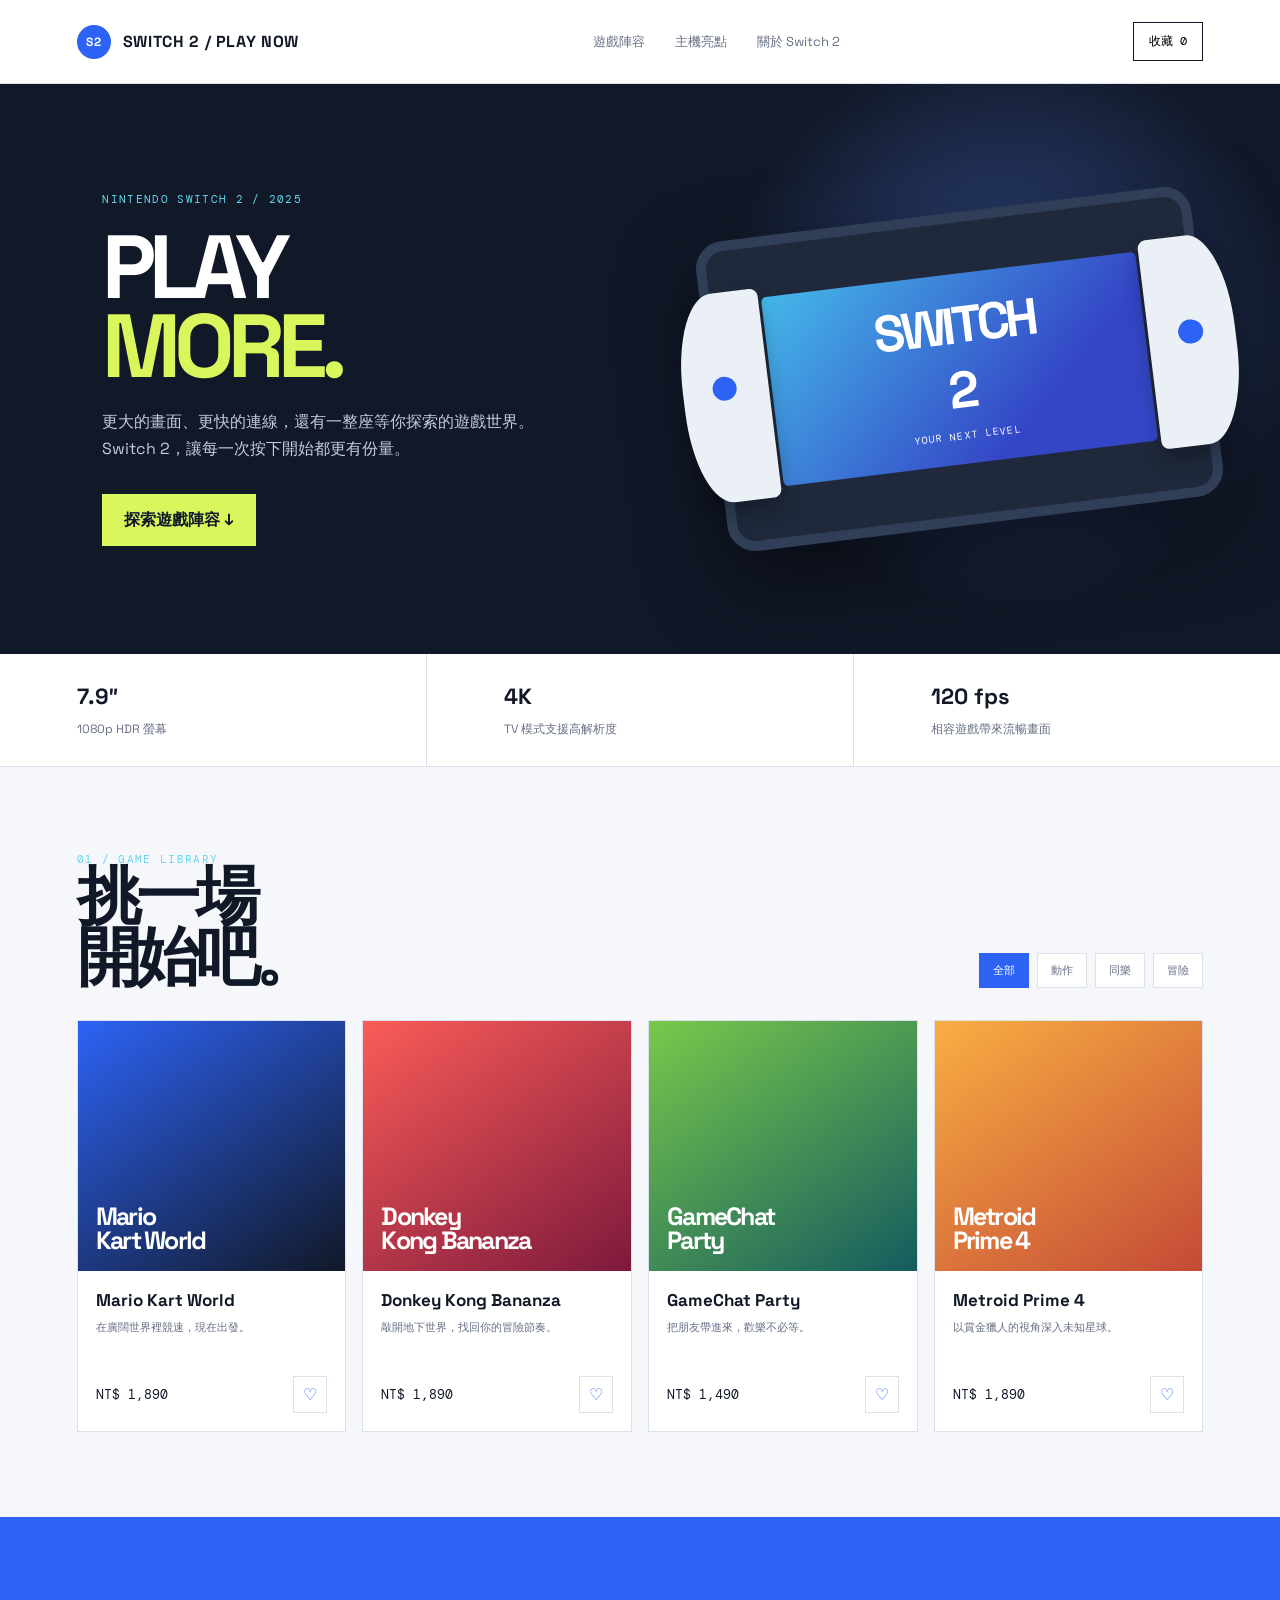
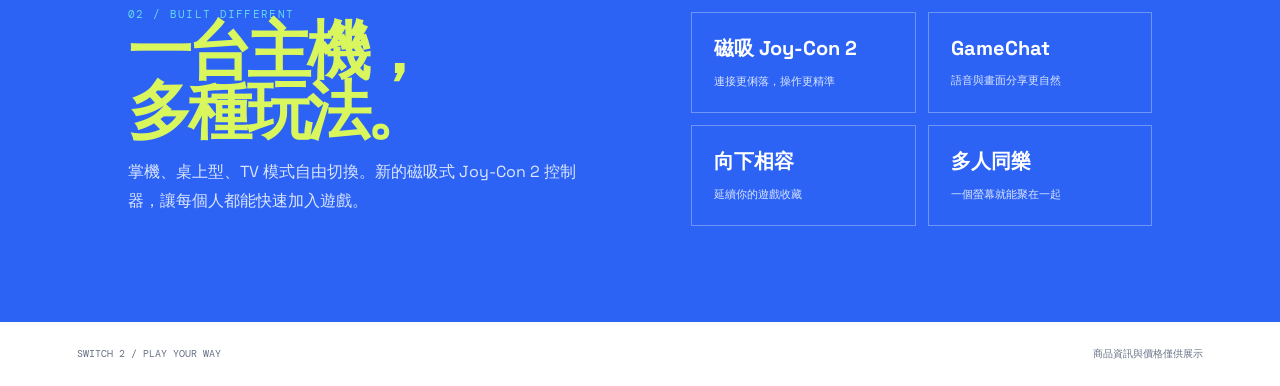
==== switch.html @ 21f62d8e "增加switch.html網頁" ====
<!DOCTYPE html>
<html lang="zh-Hant">
<head>
	<meta charset="UTF-8">
	<meta name="viewport" content="width=device-width, initial-scale=1.0">
	<title>Switch 2 | 遊戲現在開始</title>
	<link rel="preconnect" href="https://fonts.googleapis.com">
	<link rel="preconnect" href="https://fonts.gstatic.com" crossorigin>
	<link href="https://fonts.googleapis.com/css2?family=DM+Mono:wght@400;500&family=Space+Grotesk:wght@500;600;700&display=swap" rel="stylesheet">
	<style>
		:root { --navy: #111827; --blue: #2d63f5; --cyan: #63d8ed; --lime: #d9f75d; --paper: #f5f7fb; --muted: #667085; --line: #dce2ed; }
		* { box-sizing: border-box; }
		html { scroll-behavior: smooth; }
		body { margin: 0; color: var(--navy); background: var(--paper); font-family: "Space Grotesk", sans-serif; }
		a { color: inherit; text-decoration: none; }
		button { font: inherit; cursor: pointer; }
		.nav { display: flex; align-items: center; justify-content: space-between; padding: 22px 6vw; background: #fff; border-bottom: 1px solid var(--line); }
		.brand { display: flex; align-items: center; gap: 12px; font-weight: 700; letter-spacing: .04em; }
		.brand-mark { display: grid; place-items: center; width: 34px; height: 34px; color: #fff; background: var(--blue); border-radius: 50%; font-size: 12px; }
		.nav-links { display: flex; gap: 30px; color: var(--muted); font-size: 13px; }
		.bag { border: 1px solid var(--navy); padding: 10px 15px; background: transparent; font: 12px "DM Mono", monospace; }
		.hero { display: grid; grid-template-columns: 1fr 1fr; min-height: 570px; overflow: hidden; background: var(--navy); color: #fff; }
		.hero-copy { display: flex; flex-direction: column; justify-content: center; padding: 80px 8vw; }
		.eyebrow, .mono { color: var(--cyan); font: 11px "DM Mono", monospace; letter-spacing: .12em; }
		h1 { max-width: 560px; margin: 22px 0; font-size: clamp(54px, 7vw, 104px); line-height: .88; letter-spacing: -.08em; }
		h1 span { color: var(--lime); }
		.hero-copy p { max-width: 460px; margin: 0 0 32px; color: #c5ccdc; font-size: 16px; line-height: 1.7; }
		.primary { width: fit-content; border: 0; padding: 15px 22px; color: var(--navy); background: var(--lime); font-weight: 700; }
		.hero-art { position: relative; display: grid; place-items: center; background: radial-gradient(circle at 58% 42%, #314a88, var(--navy) 58%); }
		.console { position: relative; display: flex; align-items: center; width: min(78%, 500px); aspect-ratio: 1.6; padding: 8%; background: #1f293b; border: 10px solid #303e57; border-radius: 28px; box-shadow: 0 32px 80px #0008; transform: rotate(-7deg); }
		.screen { display: grid; place-items: center; width: 100%; height: 100%; background: linear-gradient(135deg, #45b8e9, #3446c6 72%); border-radius: 5px; color: #fff; text-align: center; }
		.screen strong { display: block; font-size: clamp(25px, 4vw, 54px); letter-spacing: -.08em; }
		.screen small { font: 10px "DM Mono", monospace; letter-spacing: .12em; }
		.joy { position: absolute; top: 50%; width: 18%; height: 72%; background: #eaf0f5; transform: translateY(-50%); box-shadow: 0 12px 20px #0004; }
		.joy.left { left: -8%; border-radius: 45% 8px 8px 45%; }
		.joy.right { right: -8%; border-radius: 8px 45% 45% 8px; }
		.joy::after { content: ""; position: absolute; top: 40%; left: 35%; width: 28%; aspect-ratio: 1; border-radius: 50%; background: var(--blue); }
		.spec-strip { display: grid; grid-template-columns: repeat(3, 1fr); gap: 1px; background: var(--line); border-bottom: 1px solid var(--line); }
		.spec { padding: 28px 6vw; background: #fff; }
		.spec strong { display: block; margin-bottom: 7px; font-size: 22px; }
		.spec span { color: var(--muted); font-size: 12px; }
		.games { padding: 85px 6vw; }
		.section-head { display: flex; align-items: end; justify-content: space-between; gap: 20px; margin-bottom: 32px; }
		h2 { margin: 0; font-size: clamp(34px, 5vw, 64px); line-height: .95; letter-spacing: -.07em; }
		.filters { display: flex; gap: 8px; flex-wrap: wrap; }
		.filter { padding: 9px 13px; border: 1px solid var(--line); background: #fff; color: var(--muted); font-size: 11px; }
		.filter.active, .filter:hover { border-color: var(--blue); color: #fff; background: var(--blue); }
		.game-grid { display: grid; grid-template-columns: repeat(4, 1fr); gap: 16px; }
		.game-card { overflow: hidden; background: #fff; border: 1px solid var(--line); transition: transform .25s, box-shadow .25s; }
		.game-card:hover { transform: translateY(-7px); box-shadow: 0 16px 30px #17203318; }
		.cover { display: flex; align-items: end; height: 250px; padding: 18px; color: #fff; background: linear-gradient(145deg, #2d63f5, #111827); }
		.cover.red { background: linear-gradient(145deg, #fa5c58, #7d193c); } .cover.green { background: linear-gradient(145deg, #78c94b, #155b5f); } .cover.orange { background: linear-gradient(145deg, #f9ae43, #c44a36); }
		.cover b { font-size: 25px; line-height: .95; letter-spacing: -.07em; }
		.card-body { padding: 18px; } .card-body h3 { margin: 0 0 8px; font-size: 17px; } .card-body p { min-height: 39px; margin: 0 0 18px; color: var(--muted); font-size: 11px; line-height: 1.6; }
		.card-foot { display: flex; align-items: center; justify-content: space-between; } .price { font: 13px "DM Mono", monospace; } .heart { border: 1px solid var(--line); padding: 7px 9px; color: var(--blue); background: #fff; }
		.feature { display: grid; grid-template-columns: 1fr 1fr; align-items: center; gap: 8vw; padding: 90px 10vw; color: #fff; background: var(--blue); }
		.feature p { max-width: 450px; color: #dbe6ff; line-height: 1.8; } .feature h2 { color: var(--lime); }
		.feature-list { display: grid; grid-template-columns: 1fr 1fr; gap: 12px; } .feature-list div { padding: 22px; border: 1px solid #ffffff50; } .feature-list strong { display: block; margin-bottom: 7px; font-size: 20px; } .feature-list span { color: #dbe6ff; font-size: 11px; }
		footer { display: flex; justify-content: space-between; padding: 25px 6vw; color: var(--muted); background: #fff; font: 10px "DM Mono", monospace; }
		@media (max-width: 850px) { .nav { padding: 17px 6vw; } .nav-links { display: none; } .hero { grid-template-columns: 1fr; } .hero-copy { padding: 70px 8vw 45px; } .hero-art { min-height: 320px; } .spec-strip { grid-template-columns: 1fr; } .spec { padding: 20px 8vw; } .games { padding: 65px 7vw; } .section-head { display: block; } .filters { margin-top: 24px; } .game-grid { grid-template-columns: 1fr 1fr; } .cover { height: 190px; } .feature { grid-template-columns: 1fr; padding: 65px 8vw; } footer { display: block; line-height: 2; } }
		@media (max-width: 480px) { .game-grid { grid-template-columns: 1fr; } .cover { height: 230px; } .feature-list { grid-template-columns: 1fr; } }
	</style>
</head>
<body>
	<nav class="nav"><a class="brand" href="#top"><span class="brand-mark">S2</span> SWITCH 2 / PLAY NOW</a><div class="nav-links"><a href="#games">遊戲陣容</a><a href="#console">主機亮點</a><a href="#about">關於 Switch 2</a></div><button class="bag" id="bagButton" aria-label="查看收藏">收藏 <span id="bagCount">0</span></button></nav>
	<main id="top">
		<section class="hero"><div class="hero-copy"><div class="eyebrow">NINTENDO SWITCH 2 / 2025</div><h1>PLAY<br><span>MORE.</span></h1><p>更大的畫面、更快的連線，還有一整座等你探索的遊戲世界。Switch 2，讓每一次按下開始都更有份量。</p><a class="primary" href="#games">探索遊戲陣容 ↓</a></div><div class="hero-art" aria-label="Switch 2 主機示意圖"><div class="console"><div class="joy left"></div><div class="screen"><div><strong>SWITCH<br>2</strong><small>YOUR NEXT LEVEL</small></div></div><div class="joy right"></div></div></div></section>
		<section class="spec-strip" id="console"><div class="spec"><strong>7.9″</strong><span>1080p HDR 螢幕</span></div><div class="spec"><strong>4K</strong><span>TV 模式支援高解析度</span></div><div class="spec"><strong>120 fps</strong><span>相容遊戲帶來流暢畫面</span></div></section>
		<section class="games" id="games"><div class="section-head"><div><div class="eyebrow">01 / GAME LIBRARY</div><h2>挑一場<br>開始吧。</h2></div><div class="filters" aria-label="遊戲分類"><button class="filter active" data-filter="all">全部</button><button class="filter" data-filter="action">動作</button><button class="filter" data-filter="family">同樂</button><button class="filter" data-filter="adventure">冒險</button></div></div><div class="game-grid"><article class="game-card" data-category="action"><div class="cover"><b>Mario<br>Kart World</b></div><div class="card-body"><h3>Mario Kart World</h3><p>在廣闊世界裡競速，現在出發。</p><div class="card-foot"><span class="price">NT$ 1,890</span><button class="heart" aria-label="收藏 Mario Kart World">♡</button></div></div></article><article class="game-card" data-category="adventure"><div class="cover red"><b>Donkey<br>Kong Bananza</b></div><div class="card-body"><h3>Donkey Kong Bananza</h3><p>敲開地下世界，找回你的冒險節奏。</p><div class="card-foot"><span class="price">NT$ 1,890</span><button class="heart" aria-label="收藏 Donkey Kong Bananza">♡</button></div></div></article><article class="game-card" data-category="family"><div class="cover green"><b>GameChat<br>Party</b></div><div class="card-body"><h3>GameChat Party</h3><p>把朋友帶進來，歡樂不必等。</p><div class="card-foot"><span class="price">NT$ 1,490</span><button class="heart" aria-label="收藏 GameChat Party">♡</button></div></div></article><article class="game-card" data-category="action"><div class="cover orange"><b>Metroid<br>Prime 4</b></div><div class="card-body"><h3>Metroid Prime 4</h3><p>以賞金獵人的視角深入未知星球。</p><div class="card-foot"><span class="price">NT$ 1,890</span><button class="heart" aria-label="收藏 Metroid Prime 4">♡</button></div></div></article></div></section>
		<section class="feature" id="about"><div><div class="eyebrow">02 / BUILT DIFFERENT</div><h2>一台主機，<br>多種玩法。</h2><p>掌機、桌上型、TV 模式自由切換。新的磁吸式 Joy-Con 2 控制器，讓每個人都能快速加入遊戲。</p></div><div class="feature-list"><div><strong>磁吸 Joy-Con 2</strong><span>連接更俐落，操作更精準</span></div><div><strong>GameChat</strong><span>語音與畫面分享更自然</span></div><div><strong>向下相容</strong><span>延續你的遊戲收藏</span></div><div><strong>多人同樂</strong><span>一個螢幕就能聚在一起</span></div></div></section>
	</main>
	<footer><span>SWITCH 2 / PLAY YOUR WAY</span><span>商品資訊與價格僅供展示</span></footer>
	<script>
		const filters = document.querySelectorAll(".filter");
		const cards = document.querySelectorAll(".game-card");
		filters.forEach((filter) => filter.addEventListener("click", () => {
			filters.forEach((item) => item.classList.remove("active"));
			filter.classList.add("active");
			cards.forEach((card) => { card.hidden = filter.dataset.filter !== "all" && card.dataset.category !== filter.dataset.filter; });
		}));
		const bagCount = document.querySelector("#bagCount");
		let favorites = 0;
		document.querySelectorAll(".heart").forEach((button) => button.addEventListener("click", () => {
			const saved = button.textContent === "♥";
			button.textContent = saved ? "♡" : "♥";
			button.setAttribute("aria-pressed", String(!saved));
			favorites += saved ? -1 : 1;
			bagCount.textContent = favorites;
		}));
	</script>
</body>
</html>
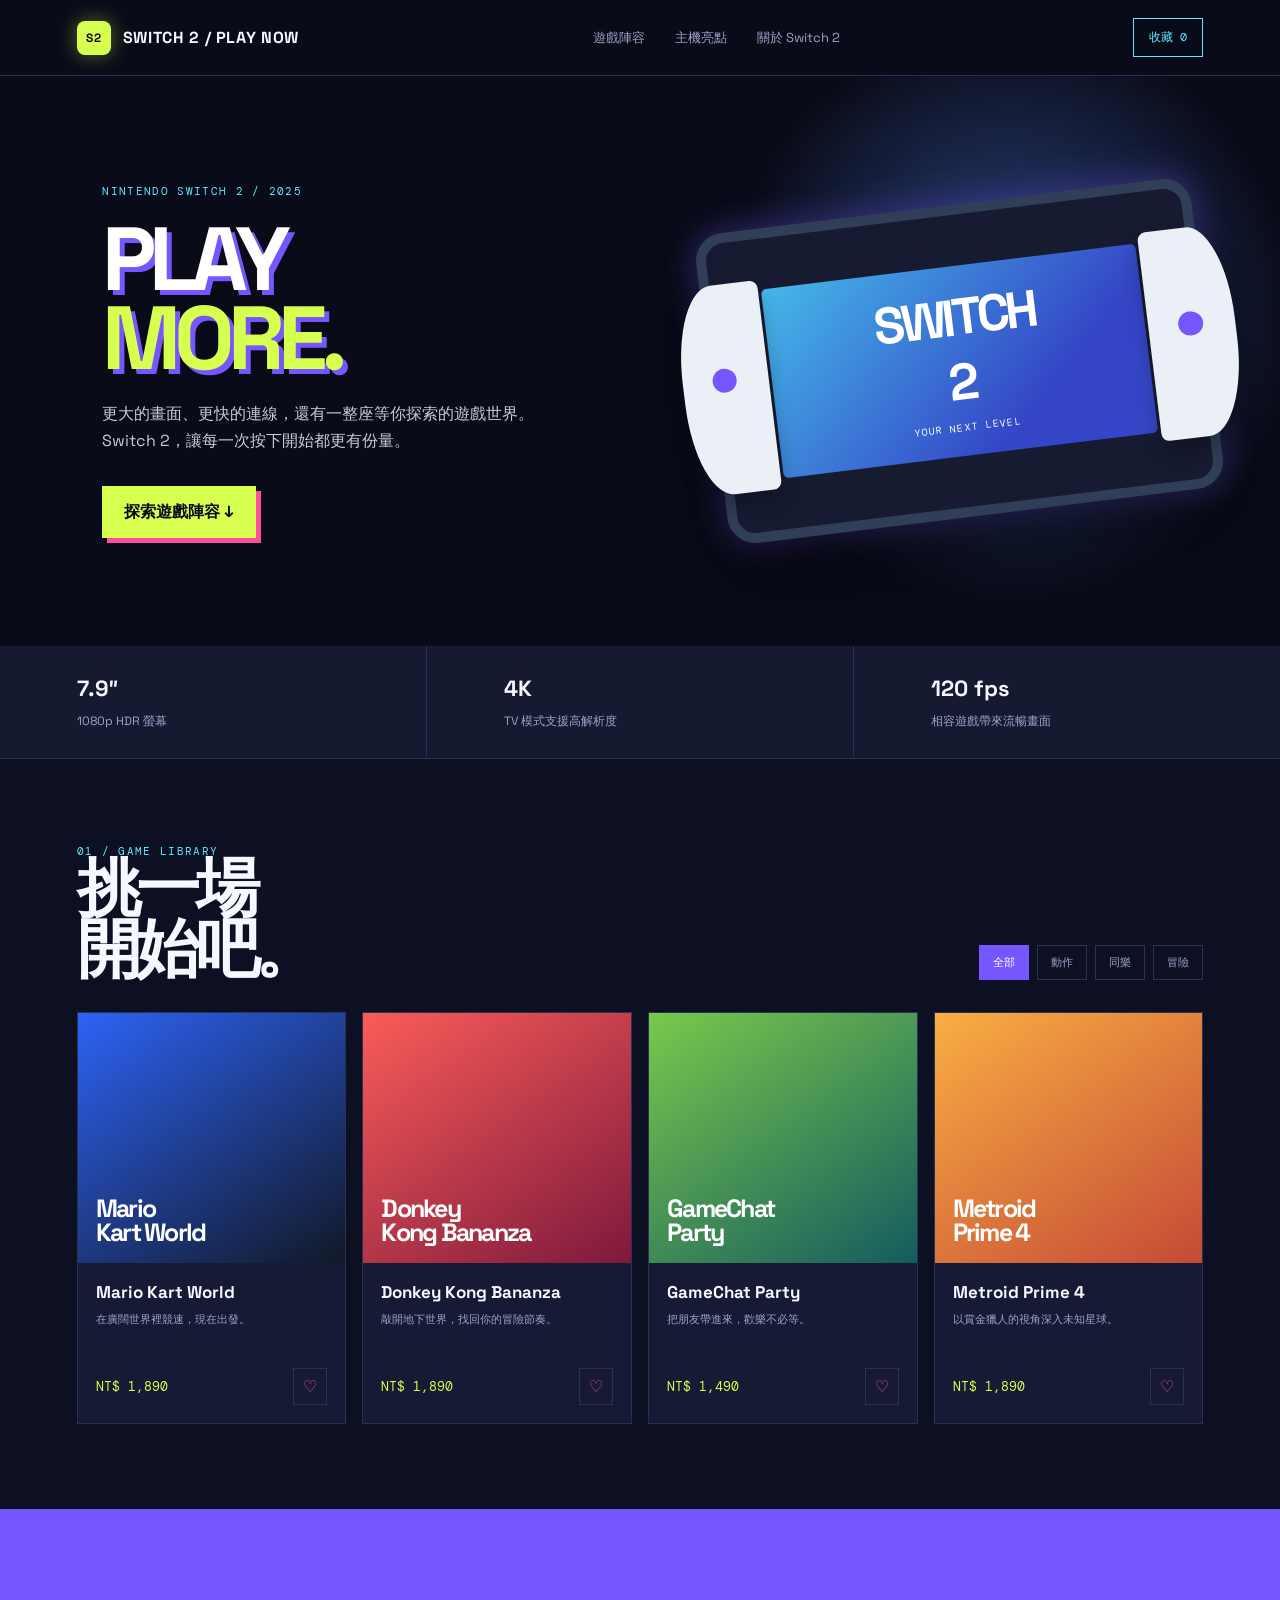
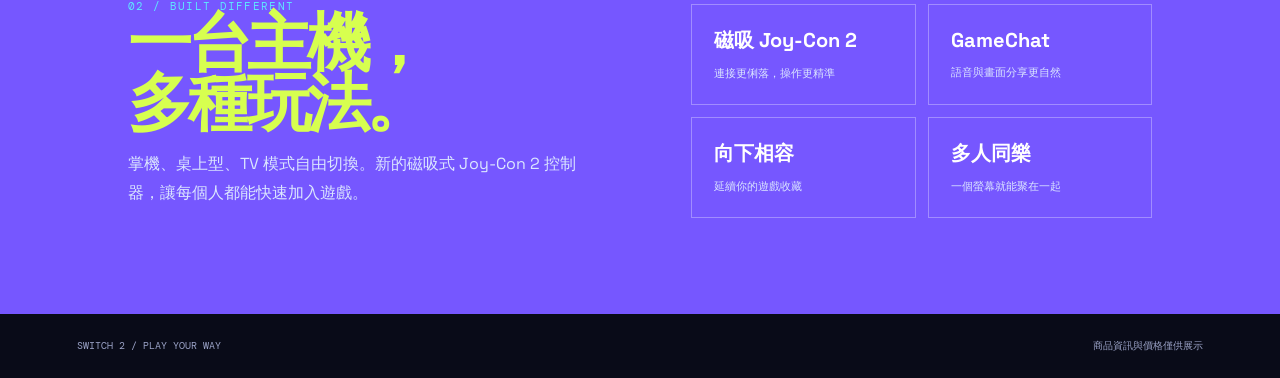
==== commit e7eeed5e: "修改switch.html(遊戲風)" ====
--- a/switch.html
+++ b/switch.html
@@ -8,26 +8,30 @@
 	<link rel="preconnect" href="https://fonts.gstatic.com" crossorigin>
 	<link href="https://fonts.googleapis.com/css2?family=DM+Mono:wght@400;500&family=Space+Grotesk:wght@500;600;700&display=swap" rel="stylesheet">
 	<style>
-		:root { --navy: #111827; --blue: #2d63f5; --cyan: #63d8ed; --lime: #d9f75d; --paper: #f5f7fb; --muted: #667085; --line: #dce2ed; }
+		:root { --navy: #090b18; --blue: #7657ff; --cyan: #5ee7ff; --lime: #d7ff4f; --paper: #101326; --muted: #9ba3c7; --line: #2a3155; --pink: #ff4f9a; }
 		* { box-sizing: border-box; }
 		html { scroll-behavior: smooth; }
-		body { margin: 0; color: var(--navy); background: var(--paper); font-family: "Space Grotesk", sans-serif; }
+		body { margin: 0; color: #f7f8ff; background: var(--paper); font-family: "Space Grotesk", sans-serif; background-image: linear-gradient(#ffffff05 1px, transparent 1px), linear-gradient(90deg, #ffffff05 1px, transparent 1px); background-size: 32px 32px; }
 		a { color: inherit; text-decoration: none; }
 		button { font: inherit; cursor: pointer; }
-		.nav { display: flex; align-items: center; justify-content: space-between; padding: 22px 6vw; background: #fff; border-bottom: 1px solid var(--line); }
+		.nav { position: sticky; top: 0; z-index: 5; display: flex; align-items: center; justify-content: space-between; padding: 18px 6vw; background: #090b18e8; border-bottom: 1px solid var(--line); backdrop-filter: blur(14px); }
 		.brand { display: flex; align-items: center; gap: 12px; font-weight: 700; letter-spacing: .04em; }
-		.brand-mark { display: grid; place-items: center; width: 34px; height: 34px; color: #fff; background: var(--blue); border-radius: 50%; font-size: 12px; }
+		.brand-mark { display: grid; place-items: center; width: 34px; height: 34px; color: var(--navy); background: var(--lime); border-radius: 8px; font-size: 12px; box-shadow: 0 0 20px #d7ff4f66; }
 		.nav-links { display: flex; gap: 30px; color: var(--muted); font-size: 13px; }
-		.bag { border: 1px solid var(--navy); padding: 10px 15px; background: transparent; font: 12px "DM Mono", monospace; }
-		.hero { display: grid; grid-template-columns: 1fr 1fr; min-height: 570px; overflow: hidden; background: var(--navy); color: #fff; }
+		.nav-links a:hover { color: var(--cyan); }
+		.bag { border: 1px solid var(--cyan); padding: 10px 15px; color: var(--cyan); background: transparent; font: 12px "DM Mono", monospace; }
+		.bag:hover { color: var(--navy); background: var(--cyan); }
+		.hero { position: relative; display: grid; grid-template-columns: 1fr 1fr; min-height: 570px; overflow: hidden; background: radial-gradient(circle at 80% 45%, #263b77, transparent 36%), var(--navy); color: #fff; }
+		.hero::before { content: "LEVEL 02  //  READY PLAYER"; position: absolute; top: 25px; right: 6vw; color: #ffffff55; font: 10px "DM Mono", monospace; letter-spacing: .14em; }
 		.hero-copy { display: flex; flex-direction: column; justify-content: center; padding: 80px 8vw; }
 		.eyebrow, .mono { color: var(--cyan); font: 11px "DM Mono", monospace; letter-spacing: .12em; }
-		h1 { max-width: 560px; margin: 22px 0; font-size: clamp(54px, 7vw, 104px); line-height: .88; letter-spacing: -.08em; }
+		h1 { max-width: 560px; margin: 22px 0; color: #fff; font-size: clamp(54px, 7vw, 104px); line-height: .88; letter-spacing: -.08em; text-shadow: 5px 5px 0 #7657ff; }
 		h1 span { color: var(--lime); }
 		.hero-copy p { max-width: 460px; margin: 0 0 32px; color: #c5ccdc; font-size: 16px; line-height: 1.7; }
-		.primary { width: fit-content; border: 0; padding: 15px 22px; color: var(--navy); background: var(--lime); font-weight: 700; }
+		.primary { width: fit-content; border: 0; padding: 15px 22px; color: var(--navy); background: var(--lime); font-weight: 700; box-shadow: 5px 5px 0 var(--pink); transition: transform .2s, box-shadow .2s; }
+		.primary:hover { transform: translate(3px, 3px); box-shadow: 2px 2px 0 var(--pink); }
 		.hero-art { position: relative; display: grid; place-items: center; background: radial-gradient(circle at 58% 42%, #314a88, var(--navy) 58%); }
-		.console { position: relative; display: flex; align-items: center; width: min(78%, 500px); aspect-ratio: 1.6; padding: 8%; background: #1f293b; border: 10px solid #303e57; border-radius: 28px; box-shadow: 0 32px 80px #0008; transform: rotate(-7deg); }
+		.console { position: relative; display: flex; align-items: center; width: min(78%, 500px); aspect-ratio: 1.6; padding: 8%; background: #171b32; border: 10px solid #303e57; border-radius: 28px; box-shadow: 0 32px 80px #0008, 0 0 35px #7657ff77; transform: rotate(-7deg); }
 		.screen { display: grid; place-items: center; width: 100%; height: 100%; background: linear-gradient(135deg, #45b8e9, #3446c6 72%); border-radius: 5px; color: #fff; text-align: center; }
 		.screen strong { display: block; font-size: clamp(25px, 4vw, 54px); letter-spacing: -.08em; }
 		.screen small { font: 10px "DM Mono", monospace; letter-spacing: .12em; }
@@ -36,27 +40,27 @@
 		.joy.right { right: -8%; border-radius: 8px 45% 45% 8px; }
 		.joy::after { content: ""; position: absolute; top: 40%; left: 35%; width: 28%; aspect-ratio: 1; border-radius: 50%; background: var(--blue); }
 		.spec-strip { display: grid; grid-template-columns: repeat(3, 1fr); gap: 1px; background: var(--line); border-bottom: 1px solid var(--line); }
-		.spec { padding: 28px 6vw; background: #fff; }
+		.spec { padding: 28px 6vw; background: #151a31; }
 		.spec strong { display: block; margin-bottom: 7px; font-size: 22px; }
 		.spec span { color: var(--muted); font-size: 12px; }
-		.games { padding: 85px 6vw; }
+		.games { padding: 85px 6vw; background: #0d1022; }
 		.section-head { display: flex; align-items: end; justify-content: space-between; gap: 20px; margin-bottom: 32px; }
 		h2 { margin: 0; font-size: clamp(34px, 5vw, 64px); line-height: .95; letter-spacing: -.07em; }
 		.filters { display: flex; gap: 8px; flex-wrap: wrap; }
-		.filter { padding: 9px 13px; border: 1px solid var(--line); background: #fff; color: var(--muted); font-size: 11px; }
+		.filter { padding: 9px 13px; border: 1px solid var(--line); background: transparent; color: var(--muted); font-size: 11px; }
 		.filter.active, .filter:hover { border-color: var(--blue); color: #fff; background: var(--blue); }
 		.game-grid { display: grid; grid-template-columns: repeat(4, 1fr); gap: 16px; }
-		.game-card { overflow: hidden; background: #fff; border: 1px solid var(--line); transition: transform .25s, box-shadow .25s; }
+		.game-card { overflow: hidden; background: #161a34; border: 1px solid var(--line); transition: transform .25s, box-shadow .25s; }
 		.game-card:hover { transform: translateY(-7px); box-shadow: 0 16px 30px #17203318; }
 		.cover { display: flex; align-items: end; height: 250px; padding: 18px; color: #fff; background: linear-gradient(145deg, #2d63f5, #111827); }
 		.cover.red { background: linear-gradient(145deg, #fa5c58, #7d193c); } .cover.green { background: linear-gradient(145deg, #78c94b, #155b5f); } .cover.orange { background: linear-gradient(145deg, #f9ae43, #c44a36); }
 		.cover b { font-size: 25px; line-height: .95; letter-spacing: -.07em; }
 		.card-body { padding: 18px; } .card-body h3 { margin: 0 0 8px; font-size: 17px; } .card-body p { min-height: 39px; margin: 0 0 18px; color: var(--muted); font-size: 11px; line-height: 1.6; }
-		.card-foot { display: flex; align-items: center; justify-content: space-between; } .price { font: 13px "DM Mono", monospace; } .heart { border: 1px solid var(--line); padding: 7px 9px; color: var(--blue); background: #fff; }
+		.card-foot { display: flex; align-items: center; justify-content: space-between; } .price { color: var(--lime); font: 13px "DM Mono", monospace; } .heart { border: 1px solid var(--line); padding: 7px 9px; color: var(--pink); background: transparent; }
 		.feature { display: grid; grid-template-columns: 1fr 1fr; align-items: center; gap: 8vw; padding: 90px 10vw; color: #fff; background: var(--blue); }
 		.feature p { max-width: 450px; color: #dbe6ff; line-height: 1.8; } .feature h2 { color: var(--lime); }
 		.feature-list { display: grid; grid-template-columns: 1fr 1fr; gap: 12px; } .feature-list div { padding: 22px; border: 1px solid #ffffff50; } .feature-list strong { display: block; margin-bottom: 7px; font-size: 20px; } .feature-list span { color: #dbe6ff; font-size: 11px; }
-		footer { display: flex; justify-content: space-between; padding: 25px 6vw; color: var(--muted); background: #fff; font: 10px "DM Mono", monospace; }
+		footer { display: flex; justify-content: space-between; padding: 25px 6vw; color: var(--muted); background: #090b18; font: 10px "DM Mono", monospace; }
 		@media (max-width: 850px) { .nav { padding: 17px 6vw; } .nav-links { display: none; } .hero { grid-template-columns: 1fr; } .hero-copy { padding: 70px 8vw 45px; } .hero-art { min-height: 320px; } .spec-strip { grid-template-columns: 1fr; } .spec { padding: 20px 8vw; } .games { padding: 65px 7vw; } .section-head { display: block; } .filters { margin-top: 24px; } .game-grid { grid-template-columns: 1fr 1fr; } .cover { height: 190px; } .feature { grid-template-columns: 1fr; padding: 65px 8vw; } footer { display: block; line-height: 2; } }
 		@media (max-width: 480px) { .game-grid { grid-template-columns: 1fr; } .cover { height: 230px; } .feature-list { grid-template-columns: 1fr; } }
 	</style>
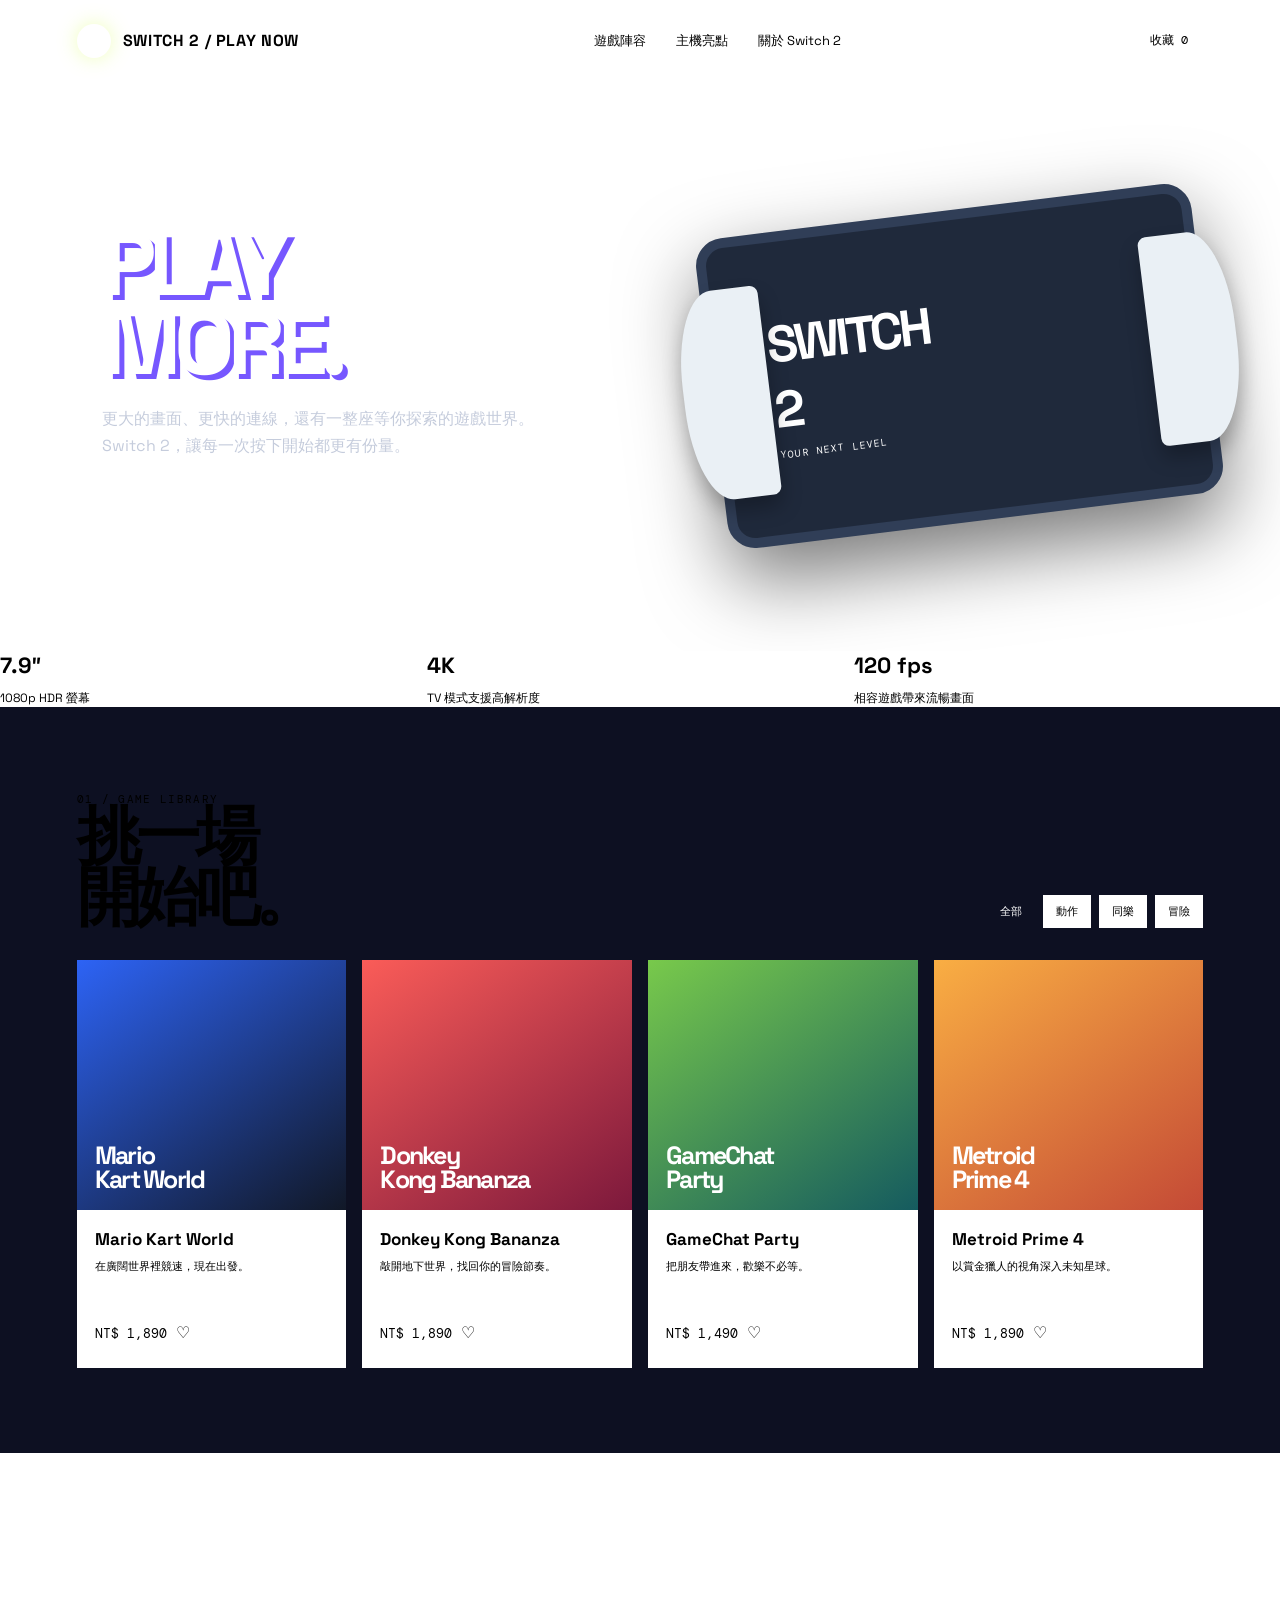
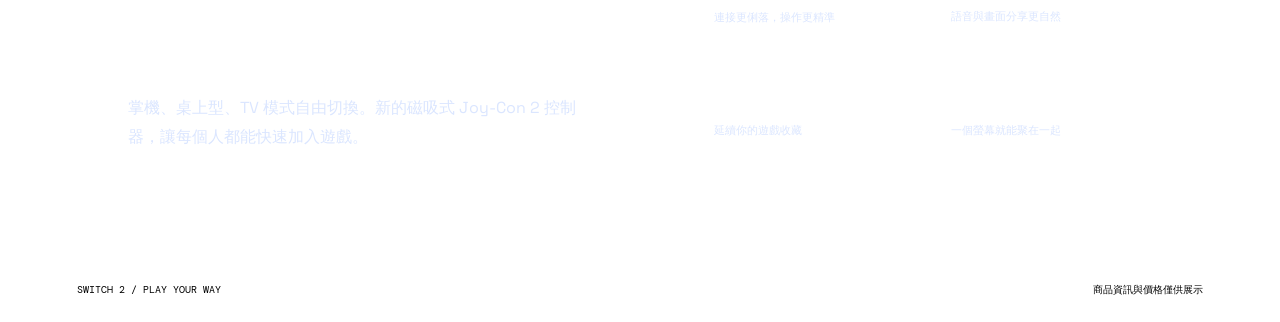
==== commit e35f5ac5: "修改2" ====
--- a/switch.html
+++ b/switch.html
@@ -8,6 +8,7 @@
 	<link rel="preconnect" href="https://fonts.gstatic.com" crossorigin>
 	<link href="https://fonts.googleapis.com/css2?family=DM+Mono:wght@400;500&family=Space+Grotesk:wght@500;600;700&display=swap" rel="stylesheet">
 	<style>
+<<<<<<< HEAD
 		:root { --navy: #090b18; --blue: #7657ff; --cyan: #5ee7ff; --lime: #d7ff4f; --paper: #101326; --muted: #9ba3c7; --line: #2a3155; --pink: #ff4f9a; }
 		* { box-sizing: border-box; }
 		html { scroll-behavior: smooth; }
@@ -32,6 +33,28 @@
 		.primary:hover { transform: translate(3px, 3px); box-shadow: 2px 2px 0 var(--pink); }
 		.hero-art { position: relative; display: grid; place-items: center; background: radial-gradient(circle at 58% 42%, #314a88, var(--navy) 58%); }
 		.console { position: relative; display: flex; align-items: center; width: min(78%, 500px); aspect-ratio: 1.6; padding: 8%; background: #171b32; border: 10px solid #303e57; border-radius: 28px; box-shadow: 0 32px 80px #0008, 0 0 35px #7657ff77; transform: rotate(-7deg); }
+=======
+		:root { --navy: #111827; --blue: #2d63f5; --cyan: #63d8ed; --lime: #d9f75d; --paper: #f5f7fb; --muted: #667085; --line: #dce2ed; }
+		* { box-sizing: border-box; }
+		html { scroll-behavior: smooth; }
+		body { margin: 0; color: var(--navy); background: var(--paper); font-family: "Space Grotesk", sans-serif; }
+		a { color: inherit; text-decoration: none; }
+		button { font: inherit; cursor: pointer; }
+		.nav { display: flex; align-items: center; justify-content: space-between; padding: 22px 6vw; background: #fff; border-bottom: 1px solid var(--line); }
+		.brand { display: flex; align-items: center; gap: 12px; font-weight: 700; letter-spacing: .04em; }
+		.brand-mark { display: grid; place-items: center; width: 34px; height: 34px; color: #fff; background: var(--blue); border-radius: 50%; font-size: 12px; }
+		.nav-links { display: flex; gap: 30px; color: var(--muted); font-size: 13px; }
+		.bag { border: 1px solid var(--navy); padding: 10px 15px; background: transparent; font: 12px "DM Mono", monospace; }
+		.hero { display: grid; grid-template-columns: 1fr 1fr; min-height: 570px; overflow: hidden; background: var(--navy); color: #fff; }
+		.hero-copy { display: flex; flex-direction: column; justify-content: center; padding: 80px 8vw; }
+		.eyebrow, .mono { color: var(--cyan); font: 11px "DM Mono", monospace; letter-spacing: .12em; }
+		h1 { max-width: 560px; margin: 22px 0; font-size: clamp(54px, 7vw, 104px); line-height: .88; letter-spacing: -.08em; }
+		h1 span { color: var(--lime); }
+		.hero-copy p { max-width: 460px; margin: 0 0 32px; color: #c5ccdc; font-size: 16px; line-height: 1.7; }
+		.primary { width: fit-content; border: 0; padding: 15px 22px; color: var(--navy); background: var(--lime); font-weight: 700; }
+		.hero-art { position: relative; display: grid; place-items: center; background: radial-gradient(circle at 58% 42%, #314a88, var(--navy) 58%); }
+		.console { position: relative; display: flex; align-items: center; width: min(78%, 500px); aspect-ratio: 1.6; padding: 8%; background: #1f293b; border: 10px solid #303e57; border-radius: 28px; box-shadow: 0 32px 80px #0008; transform: rotate(-7deg); }
+>>>>>>> origin/add/switch2.html
 		.screen { display: grid; place-items: center; width: 100%; height: 100%; background: linear-gradient(135deg, #45b8e9, #3446c6 72%); border-radius: 5px; color: #fff; text-align: center; }
 		.screen strong { display: block; font-size: clamp(25px, 4vw, 54px); letter-spacing: -.08em; }
 		.screen small { font: 10px "DM Mono", monospace; letter-spacing: .12em; }
@@ -40,6 +63,7 @@
 		.joy.right { right: -8%; border-radius: 8px 45% 45% 8px; }
 		.joy::after { content: ""; position: absolute; top: 40%; left: 35%; width: 28%; aspect-ratio: 1; border-radius: 50%; background: var(--blue); }
 		.spec-strip { display: grid; grid-template-columns: repeat(3, 1fr); gap: 1px; background: var(--line); border-bottom: 1px solid var(--line); }
+<<<<<<< HEAD
 		.spec { padding: 28px 6vw; background: #151a31; }
 		.spec strong { display: block; margin-bottom: 7px; font-size: 22px; }
 		.spec span { color: var(--muted); font-size: 12px; }
@@ -51,16 +75,37 @@
 		.filter.active, .filter:hover { border-color: var(--blue); color: #fff; background: var(--blue); }
 		.game-grid { display: grid; grid-template-columns: repeat(4, 1fr); gap: 16px; }
 		.game-card { overflow: hidden; background: #161a34; border: 1px solid var(--line); transition: transform .25s, box-shadow .25s; }
+=======
+		.spec { padding: 28px 6vw; background: #fff; }
+		.spec strong { display: block; margin-bottom: 7px; font-size: 22px; }
+		.spec span { color: var(--muted); font-size: 12px; }
+		.games { padding: 85px 6vw; }
+		.section-head { display: flex; align-items: end; justify-content: space-between; gap: 20px; margin-bottom: 32px; }
+		h2 { margin: 0; font-size: clamp(34px, 5vw, 64px); line-height: .95; letter-spacing: -.07em; }
+		.filters { display: flex; gap: 8px; flex-wrap: wrap; }
+		.filter { padding: 9px 13px; border: 1px solid var(--line); background: #fff; color: var(--muted); font-size: 11px; }
+		.filter.active, .filter:hover { border-color: var(--blue); color: #fff; background: var(--blue); }
+		.game-grid { display: grid; grid-template-columns: repeat(4, 1fr); gap: 16px; }
+		.game-card { overflow: hidden; background: #fff; border: 1px solid var(--line); transition: transform .25s, box-shadow .25s; }
+>>>>>>> origin/add/switch2.html
 		.game-card:hover { transform: translateY(-7px); box-shadow: 0 16px 30px #17203318; }
 		.cover { display: flex; align-items: end; height: 250px; padding: 18px; color: #fff; background: linear-gradient(145deg, #2d63f5, #111827); }
 		.cover.red { background: linear-gradient(145deg, #fa5c58, #7d193c); } .cover.green { background: linear-gradient(145deg, #78c94b, #155b5f); } .cover.orange { background: linear-gradient(145deg, #f9ae43, #c44a36); }
 		.cover b { font-size: 25px; line-height: .95; letter-spacing: -.07em; }
 		.card-body { padding: 18px; } .card-body h3 { margin: 0 0 8px; font-size: 17px; } .card-body p { min-height: 39px; margin: 0 0 18px; color: var(--muted); font-size: 11px; line-height: 1.6; }
+<<<<<<< HEAD
 		.card-foot { display: flex; align-items: center; justify-content: space-between; } .price { color: var(--lime); font: 13px "DM Mono", monospace; } .heart { border: 1px solid var(--line); padding: 7px 9px; color: var(--pink); background: transparent; }
 		.feature { display: grid; grid-template-columns: 1fr 1fr; align-items: center; gap: 8vw; padding: 90px 10vw; color: #fff; background: var(--blue); }
 		.feature p { max-width: 450px; color: #dbe6ff; line-height: 1.8; } .feature h2 { color: var(--lime); }
 		.feature-list { display: grid; grid-template-columns: 1fr 1fr; gap: 12px; } .feature-list div { padding: 22px; border: 1px solid #ffffff50; } .feature-list strong { display: block; margin-bottom: 7px; font-size: 20px; } .feature-list span { color: #dbe6ff; font-size: 11px; }
 		footer { display: flex; justify-content: space-between; padding: 25px 6vw; color: var(--muted); background: #090b18; font: 10px "DM Mono", monospace; }
+=======
+		.card-foot { display: flex; align-items: center; justify-content: space-between; } .price { font: 13px "DM Mono", monospace; } .heart { border: 1px solid var(--line); padding: 7px 9px; color: var(--blue); background: #fff; }
+		.feature { display: grid; grid-template-columns: 1fr 1fr; align-items: center; gap: 8vw; padding: 90px 10vw; color: #fff; background: var(--blue); }
+		.feature p { max-width: 450px; color: #dbe6ff; line-height: 1.8; } .feature h2 { color: var(--lime); }
+		.feature-list { display: grid; grid-template-columns: 1fr 1fr; gap: 12px; } .feature-list div { padding: 22px; border: 1px solid #ffffff50; } .feature-list strong { display: block; margin-bottom: 7px; font-size: 20px; } .feature-list span { color: #dbe6ff; font-size: 11px; }
+		footer { display: flex; justify-content: space-between; padding: 25px 6vw; color: var(--muted); background: #fff; font: 10px "DM Mono", monospace; }
+>>>>>>> origin/add/switch2.html
 		@media (max-width: 850px) { .nav { padding: 17px 6vw; } .nav-links { display: none; } .hero { grid-template-columns: 1fr; } .hero-copy { padding: 70px 8vw 45px; } .hero-art { min-height: 320px; } .spec-strip { grid-template-columns: 1fr; } .spec { padding: 20px 8vw; } .games { padding: 65px 7vw; } .section-head { display: block; } .filters { margin-top: 24px; } .game-grid { grid-template-columns: 1fr 1fr; } .cover { height: 190px; } .feature { grid-template-columns: 1fr; padding: 65px 8vw; } footer { display: block; line-height: 2; } }
 		@media (max-width: 480px) { .game-grid { grid-template-columns: 1fr; } .cover { height: 230px; } .feature-list { grid-template-columns: 1fr; } }
 	</style>
